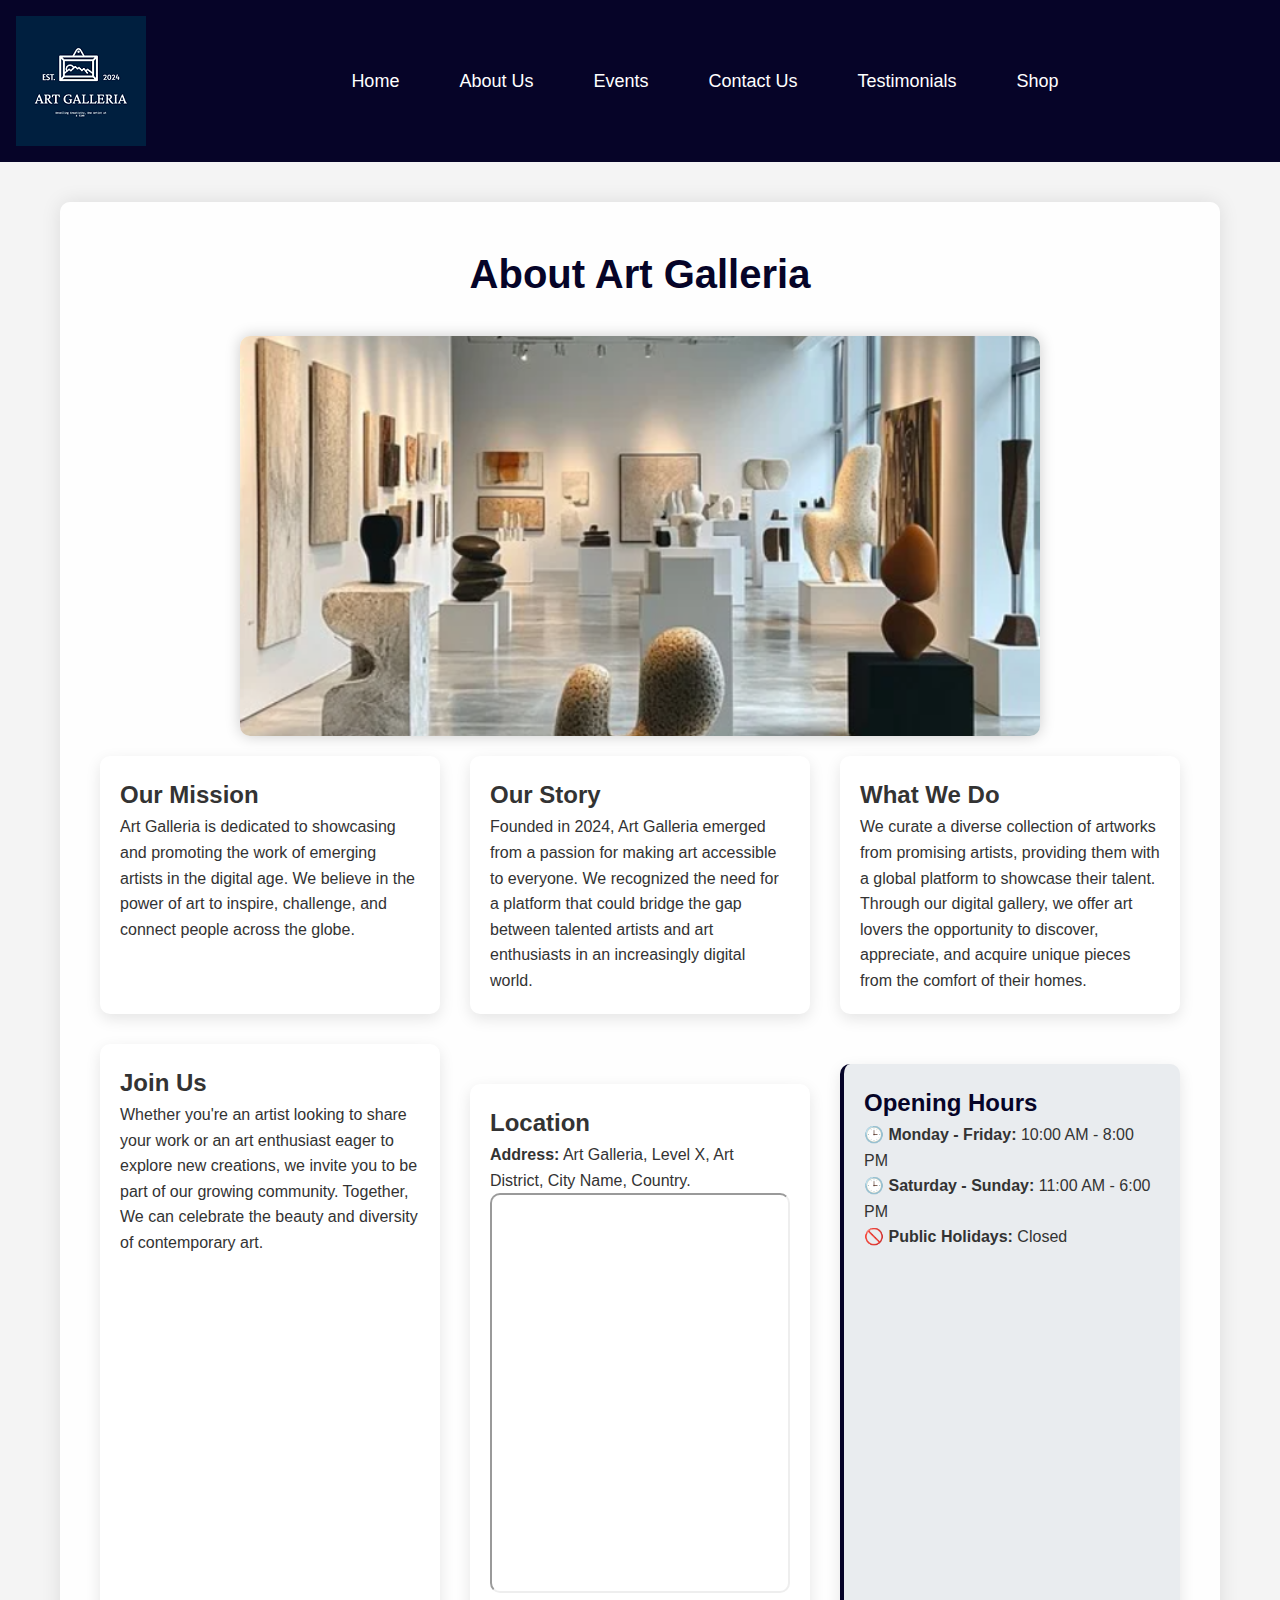
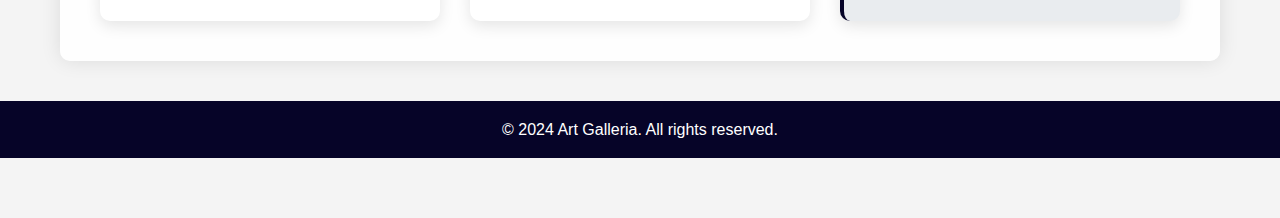
==== About Us.html @ f3de9b0e "About Us.html" ====
<!DOCTYPE html>
<html lang="en">
<head>
    <meta charset="UTF-8">
    <meta name="viewport" content="width=device-width, initial-scale=1.0">
    <title>About Us - Art Galleria</title>
    <link rel="stylesheet" href="styles.css">
    <style>
        body {
            font-family: 'Arial', sans-serif;
            line-height: 1.6;
            color: #333;
            background-color: #f4f4f4;
        }
        .content {
            max-width: 1200px;
            margin: 0 auto;
            padding: 40px 20px;
        }
        .about-content {
            background-color: rgba(255, 255, 255, 0.9);
            border-radius: 10px;
            box-shadow: 0 0 20px rgba(0,0,0,0.1);
            padding: 40px;
        }
        .about-content h1 {
            font-size: 2.5em;
            color: #060428;
            text-align: center;
            margin-bottom: 30px;
        }
        .about-image {
            width: 100%;
            max-width: 800px; 
            height: 400px; 
            object-fit: cover; 
            display: block; 
            margin: 20px auto; 
            border-radius: 10px;
            box-shadow: 0 0 15px rgba(0,0,0,0.2);
        }
        .about-sections {
            display: grid;
            grid-template-columns: repeat(auto-fill, minmax(300px, 1fr));
            gap: 30px;
        }
        .about-section {
            background: #ffffff;
            padding: 20px;
            border-radius: 10px;
            box-shadow: 0 5px 15px rgba(0,0,0,0.1);
        }
        #location {
            margin-top: 40px; 
        }
        #map {
            width: 100%;
            height: 400px; 
            border-radius: 10px; 
        }
        #opening-hours {
            background-color: #e9ecef; 
            border-left: 4px solid #060428; 
            margin-top: 20px; 
        }
        #opening-hours h2 {
            color: #060428; 
        }
        @media (max-width: 768px) {
            .about-sections {
                grid-template-columns: 1fr; 
            }
        }
    </style>
</head>
<body>    
<header>
    <div class="logo-container">
        <img src="Art.png" alt="Art Galleria Logo" class="logo">
    </div>
    <nav class="navbar">
        <ul class="nav-list">
            <li><a href="index.html">Home</a></li>
            <li><a href="About Us.html">About Us</a></li>
            <li><a href="Events.html">Events</a></li>
            <li><a href="Contact Us.html">Contact Us</a></li>
            <li><a href="Testimonials.html">Testimonials</a></li>
            <li><a href="Shop.html">Shop</a></li>
        </ul>
    </nav>
</header>
    <main class="content">
        <div class="about-content">
            <h1>About Art Galleria</h1>
            
            <img src="artroom.png" alt="Art Gallery" class="about-image">

            <div class="about-sections">
                <div class="about-section">
                    <h2>Our Mission</h2>
                    <p>Art Galleria is dedicated to showcasing and promoting the work of emerging artists in the digital age. We believe in the power of art to inspire, challenge, and connect people across the globe.</p>
                </div>

                <div class="about-section">
                    <h2>Our Story</h2>
                    <p>Founded in 2024, Art Galleria emerged from a passion for making art accessible to everyone. We recognized the need for a platform that could bridge the gap between talented artists and art enthusiasts in an increasingly digital world.</p>
                </div>

                <div class="about-section">
                    <h2>What We Do</h2>
                    <p>We curate a diverse collection of artworks from promising artists, providing them with a global platform to showcase their talent. Through our digital gallery, we offer art lovers the opportunity to discover, appreciate, and acquire unique pieces from the comfort of their homes.</p>
                </div>

                <div class="about-section">
                    <h2>Join Us</h2>
                    <p>Whether you're an artist looking to share your work or an art enthusiast eager to explore new creations, we invite you to be part of our growing community. Together, We can celebrate the beauty and diversity of contemporary art.</p>
                </div>

                
                <div id="location" class="about-section">
                    <h2>Location</h2>
                    <p><strong>Address:</strong> Art Galleria, Level X, Art District, City Name, Country.</p>

                    
                    <iframe 
                        id="map"
                        src="https://www.google.com/maps/embed?pb=!1m18!1m12!1m3!1d3153.1234567890123!2d-122.41941508468193!3d37.77492927975943!2m3!1f0!2f0!3f0!3m2!1i1024!2i768!4f13.1!3m3!1m2!1s0x8085809c9a5d6b7b%3A0x123456789abcdefg!2sArt%20Galleria!5e0!3m2!1sen!2sus!4v1631234567890"
                        allowfullscreen="" 
                        loading="lazy"></iframe>
                </div>

                
                <div id="opening-hours" class="about-section">
                    <h2>Opening Hours</h2>
                    <table></table>
                    <ul style="list-style-type: none;">
                        <li>🕒 <strong>Monday - Friday:</strong> 10:00 AM - 8:00 PM</li>
                        <li>🕒 <strong>Saturday - Sunday:</strong> 11:00 AM - 6:00 PM</li>
                        <li>🚫 <strong>Public Holidays:</strong> Closed</li>
                    </ul>
                </table>
                                </div>

            </div>
        </div>
    </main>

    <footer>
        <p>&copy; 2024 Art Galleria. All rights reserved.</p>
    </footer>

    <script>

        document.querySelector('.hamburger').addEventListener('click', function() {
            document.querySelector('.nav-list').classList.toggle('show');
        });
    
   
    </script>
    
</body>
</html>

    </footer>
</body>
</html>
---- styles.css ----
:root {
    --primary-color: #060428;
    --secondary-color: #0a599d;
    --accent-color: #4e44a7;
    --text-color: #333333;
    --background-color: #f4f4f4;
    --header-text-color: #ffffff;
}

* {
    margin: 0;
    padding: 0;
    box-sizing: border-box;
}

body {
    font-family: Arial, sans-serif;
    background-color: var(--background-color);
    color: var(--text-color);
    line-height: 1.6;
    min-height: 100vh;
    display: flex;
    flex-direction: column;
    margin: 0;
    padding-bottom: 60px;
}

header {
    background-color: var(--primary-color);
    color: var(--header-text-color);
    padding: 1rem;
    width: 100%;
    display: flex;
    justify-content: space-between;
    align-items: center;
}

.logo-container {
    display: flex;
    align-items: center;
}

.logo {
    max-width: 200px;
    height: auto;
}

.navbar {
    flex-grow: 1;
    display: flex;
    justify-content: center;
    align-items: center;
}

.nav-list {
    list-style: none;
    display: flex;
    gap: 30px;
}

.nav-list a {
    color: var(--header-text-color);
    text-decoration: none;
    padding: 10px 15px;
    border-radius: 5px;
    transition: background-color 0.3s;
    font-size: 18px;
}

.nav-list a:hover {
    background-color: var(--secondary-color);
}

main {
    flex-grow: 1;
}

.content {
    padding: 2rem;
    max-width: 1200px;
    margin: 0 auto;
}

.featured-art {
    display: flex;
    flex-wrap: wrap;
    justify-content: center;
    gap: 20px;
    margin-top: 30px;
}

.art-piece {
    text-align: center;
}

.featured-art img {
    width: 300px;
    height: 300px;
    object-fit: cover;
    border-radius: 10px;
    box-shadow: 0 4px 8px rgba(0,0,0,0.1);
    transition: transform 0.3s ease;
}

.cta-button {
    display: block;
    width: 200px;
    margin: 40px auto;
    padding: 15px 30px;
    background-color: var(--accent-color);
    color: white;
    text-align: center;
    text-decoration: none;
    font-weight: bold;
    border-radius: 5px;
    transition: background-color 0.3s ease;
}

.cta-button:hover {
    background-color: #3b357c;
}

footer {
    background-color: var(--primary-color);
    color: var(--header-text-color);
    text-align: center;
    padding: 1rem;
    width: 100%;
    position: relative;
    z-index: 1001;
}

@media (max-width: 768px) {
    .logo {
        max-width: 100px;
    }

    .navbar {
        position: relative;
    }

    .hamburger {
        display: block;
        position: absolute;
        top: 20px;
        right: 20px;
        font-size: 30px;
        cursor: pointer;
        z-index: 1000;
    }

    .nav-list {
        display: none;
        flex-direction: column;
        width: 100%;
        position: absolute;
        top: 100%;
        left: 0;
        background-color: var(--primary-color);
        padding: 20px 0;
    }

    .nav-list.show {
        display: flex;
    }

    .nav-list li {
        margin: 10px 0;
        text-align: center;
    }

    .content {
        padding: 20px 10px;
    }

    h1, .tagline {
        font-size: 1.8em;
    }

    h2 {
        font-size: 1.5em;
    }

    .featured-art {
        grid-template-columns: 1fr;
        gap: 20px;
    }

    .art-piece img {
        height: 250px;
    }

    .cta-button {
        width: 80%;
        max-width: 200px;
    }

    .contact-container {
        flex-direction: column;
        padding: 20px 10px;
    }

    .contact-info, .contact-form {
        width: 100%;
        padding: 15px;
        margin-bottom: 20px;
    }

    .contact-methods {
        margin-top: 15px;
    }

    .contact-method {
        align-items: flex-start;
        margin-bottom: 10px;
    }

    .contact-method i {
        font-size: 20px;
        margin-right: 10px;
    }

    .contact-form input, 
    .contact-form textarea, 
    .contact-form button {
        font-size: 14px;
        padding: 10px;
        margin-bottom: 15px;
    }

    .faq-section h3 {
        font-size: 16px;
    }

    .faq-question {
        font-size: 14px;
    }

    .faq-answer {
        font-size: 13px;
    }
}

@media (max-width: 480px) {
    h1, .tagline {
        font-size: 1.5em;
    }

    .art-piece img {
        height: 200px;
    }
}
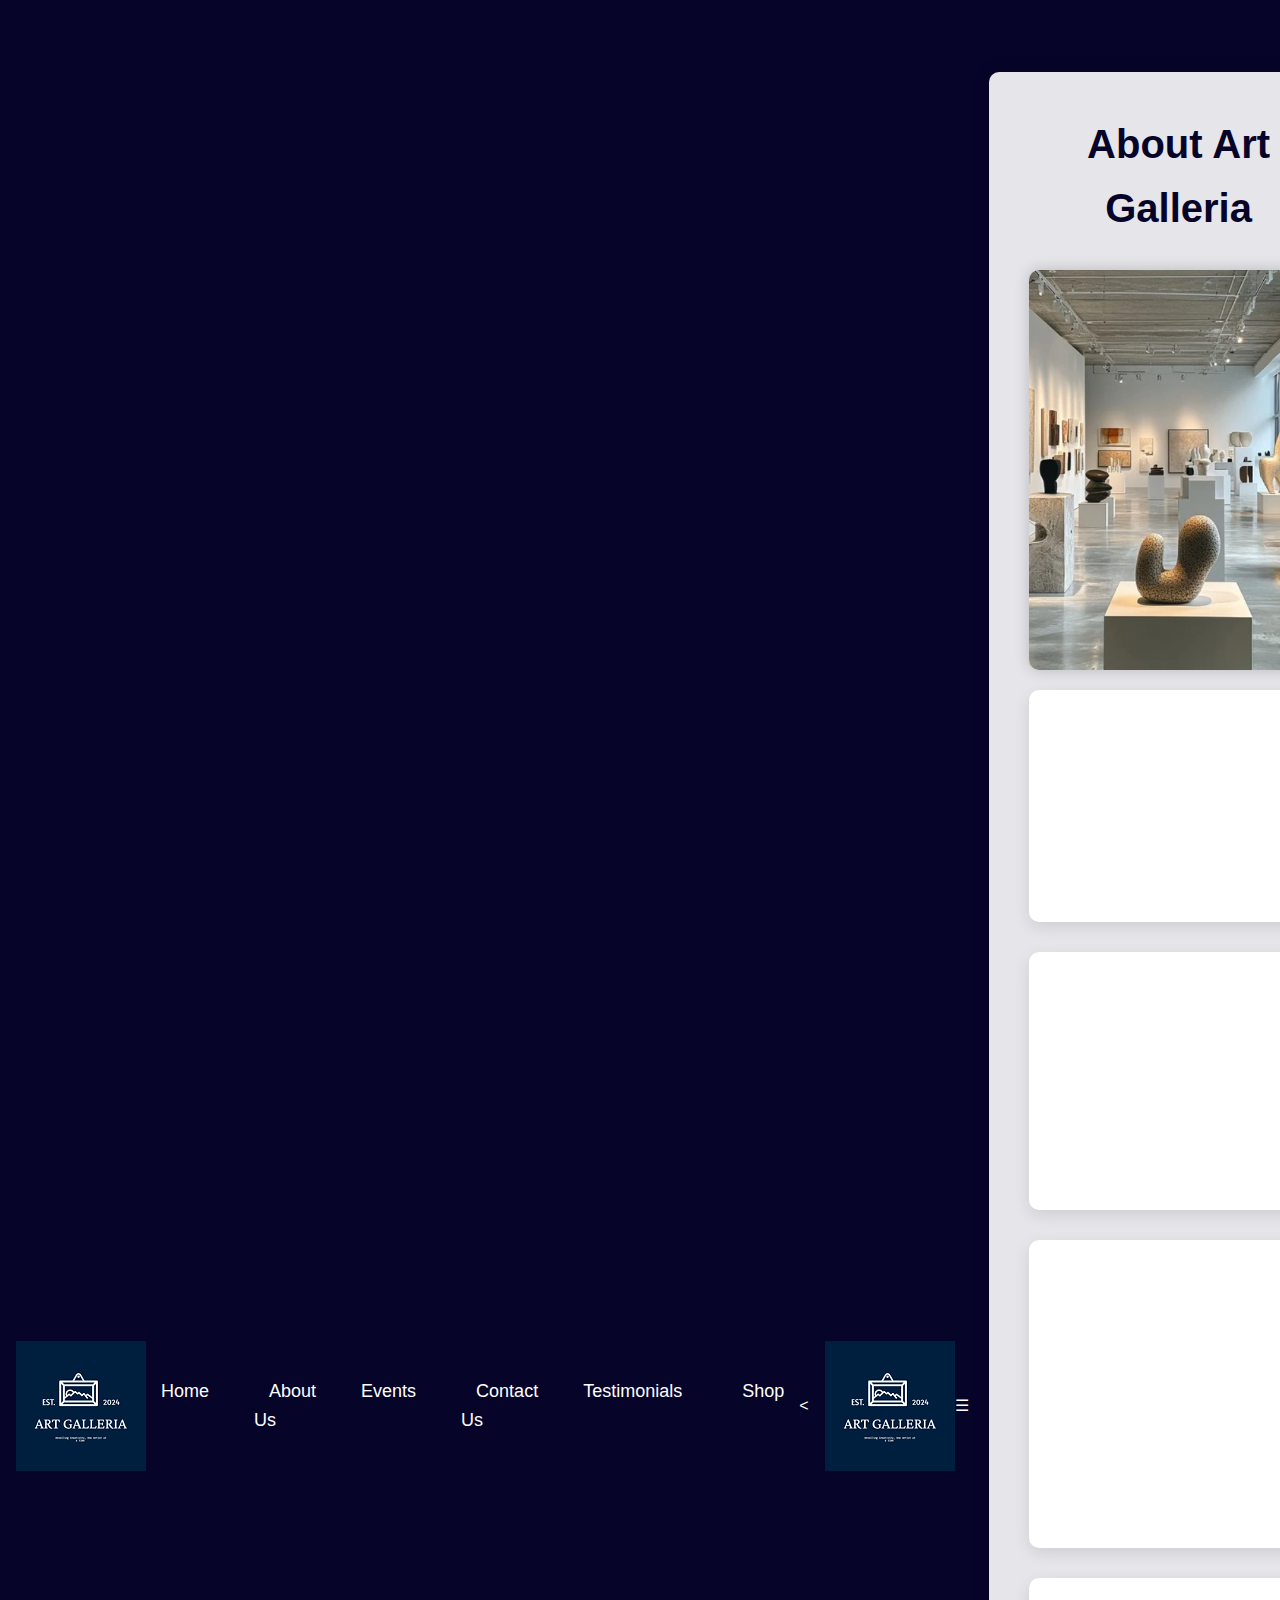
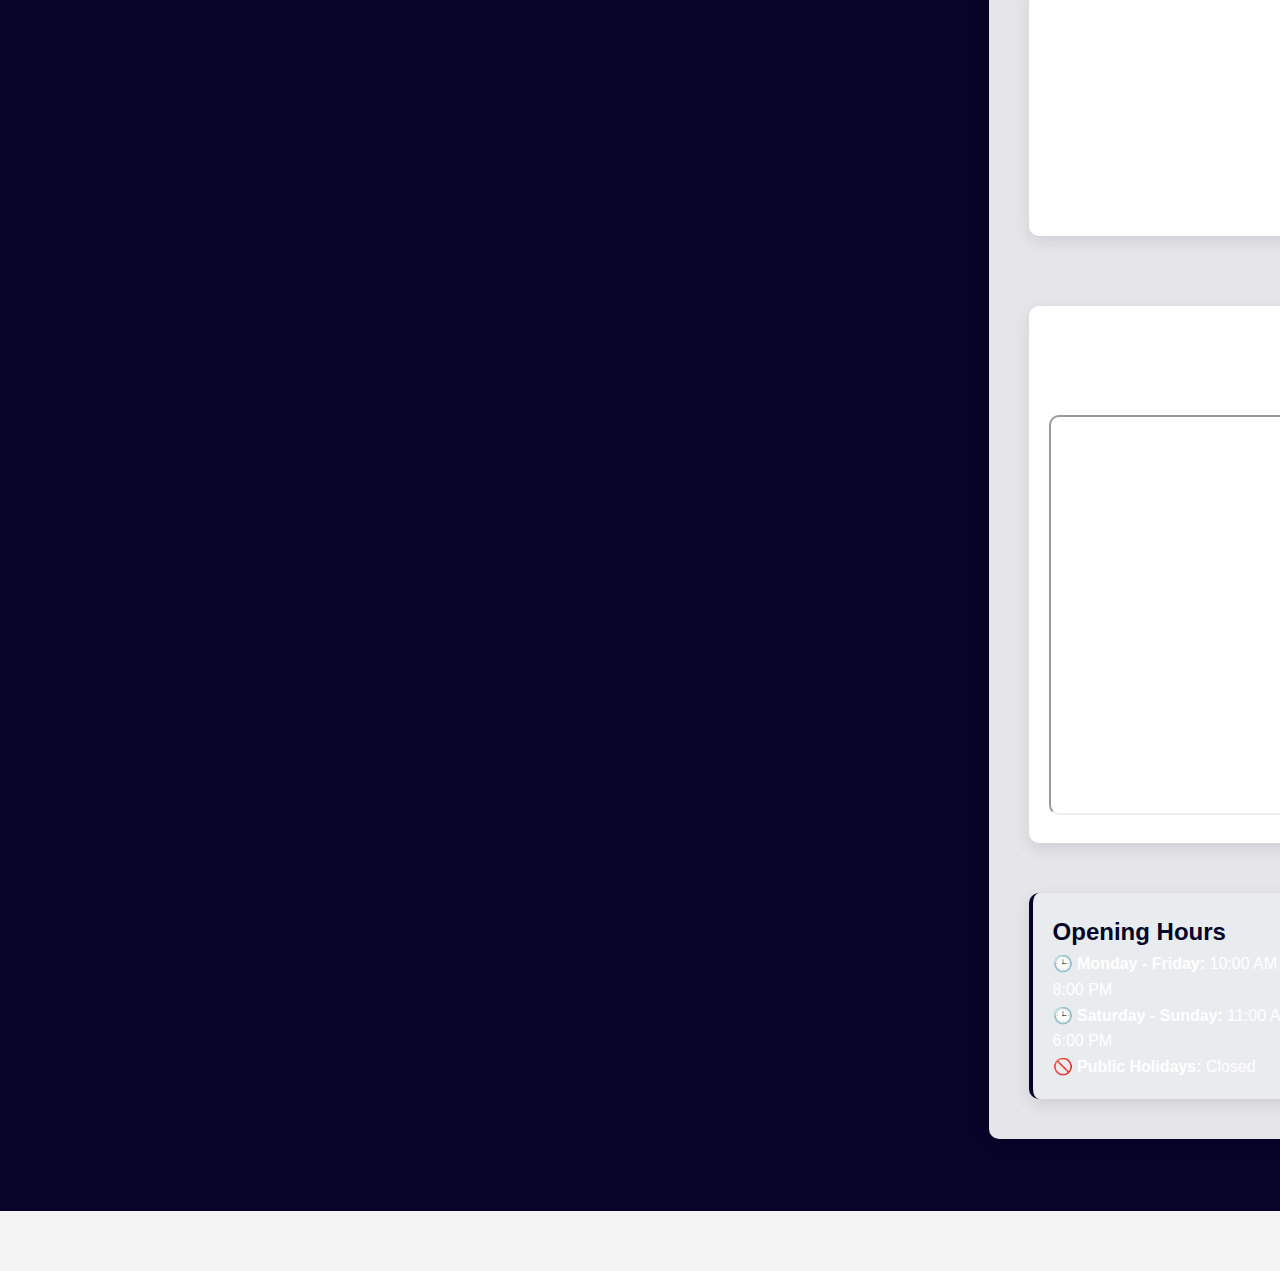
==== commit c98515f1: "About Us.html" ====
--- a/About Us.html
+++ b/About Us.html
@@ -88,7 +88,14 @@
             <li><a href="Shop.html">Shop</a></li>
         </ul>
     </nav>
-</header>
+<<header>
+    <div class="logo-container">
+        <img src="Art.png" alt="Art Galleria Logo" class="logo">
+    </div>
+    <nav class="navbar">
+        <div class="hamburger">&#9776;</div>
+        <ul class="nav-list">
+            <!-- Your navigation items -->
     <main class="content">
         <div class="about-content">
             <h1>About Art Galleria</h1>
--- a/styles.css
+++ b/styles.css
@@ -250,3 +250,19 @@
         height: 200px;
     }
 }
+@media (max-width: 768px) {
+    .navbar {
+        flex-direction: column;
+        align-items: flex-start;
+    }
+    .nav-list {
+        flex-direction: column;
+        width: 100%;
+    }
+    .nav-list li {
+        margin: 10px 0;
+    }
+    .featured-art {
+        grid-template-columns: 1fr;
+    }
+}
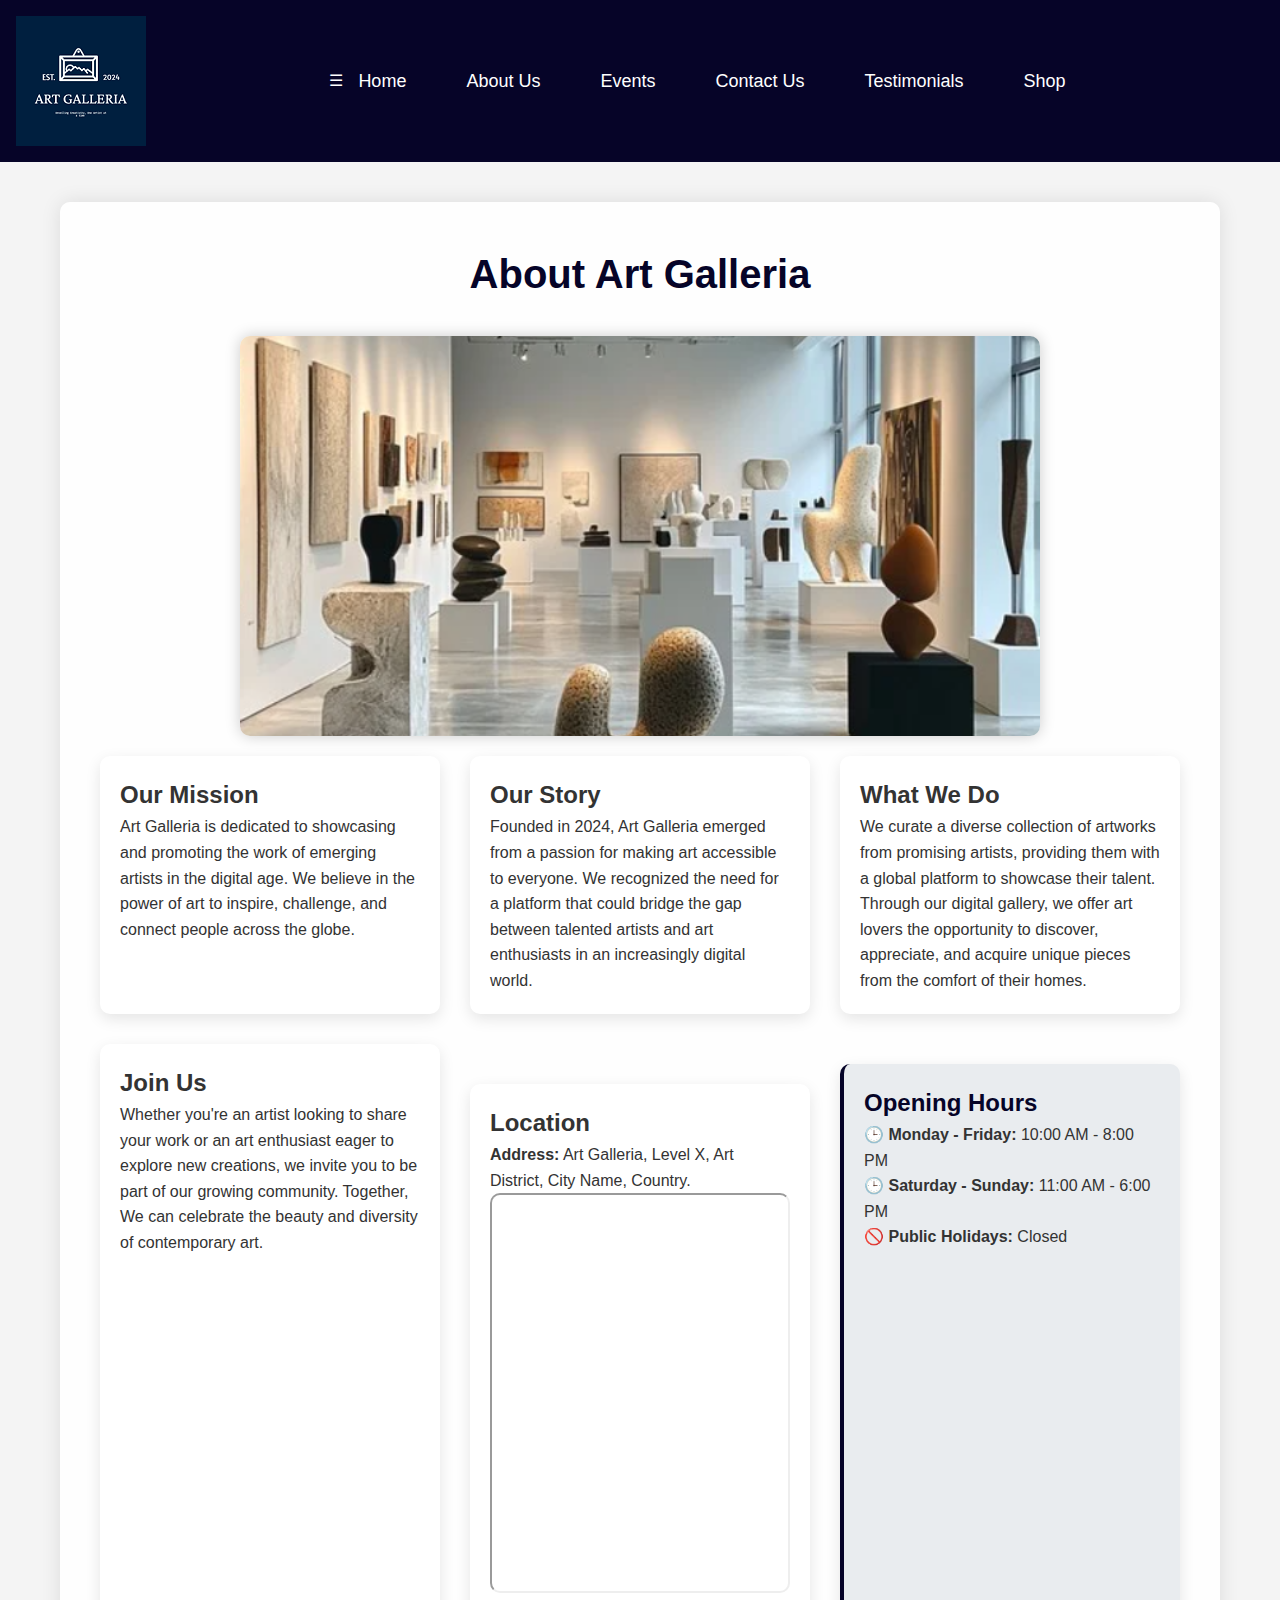
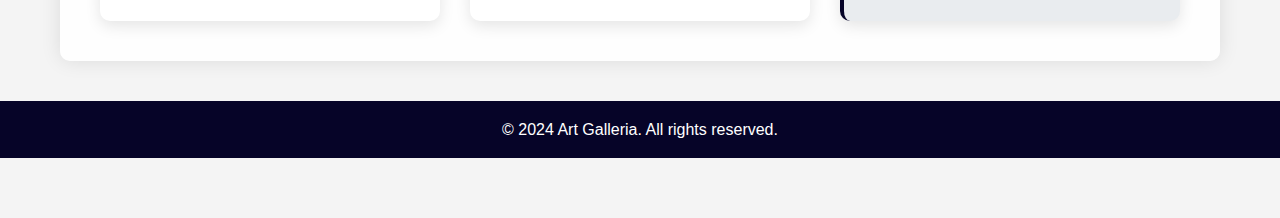
==== commit 914c1e2e: "Update About Us.html" ====
--- a/About Us.html
+++ b/About Us.html
@@ -79,7 +79,9 @@
         <img src="Art.png" alt="Art Galleria Logo" class="logo">
     </div>
     <nav class="navbar">
+        <div class="hamburger">&#9776;</div>
         <ul class="nav-list">
+
             <li><a href="index.html">Home</a></li>
             <li><a href="About Us.html">About Us</a></li>
             <li><a href="Events.html">Events</a></li>
@@ -88,14 +90,7 @@
             <li><a href="Shop.html">Shop</a></li>
         </ul>
     </nav>
-<<header>
-    <div class="logo-container">
-        <img src="Art.png" alt="Art Galleria Logo" class="logo">
-    </div>
-    <nav class="navbar">
-        <div class="hamburger">&#9776;</div>
-        <ul class="nav-list">
-            <!-- Your navigation items -->
+</header>
     <main class="content">
         <div class="about-content">
             <h1>About Art Galleria</h1>
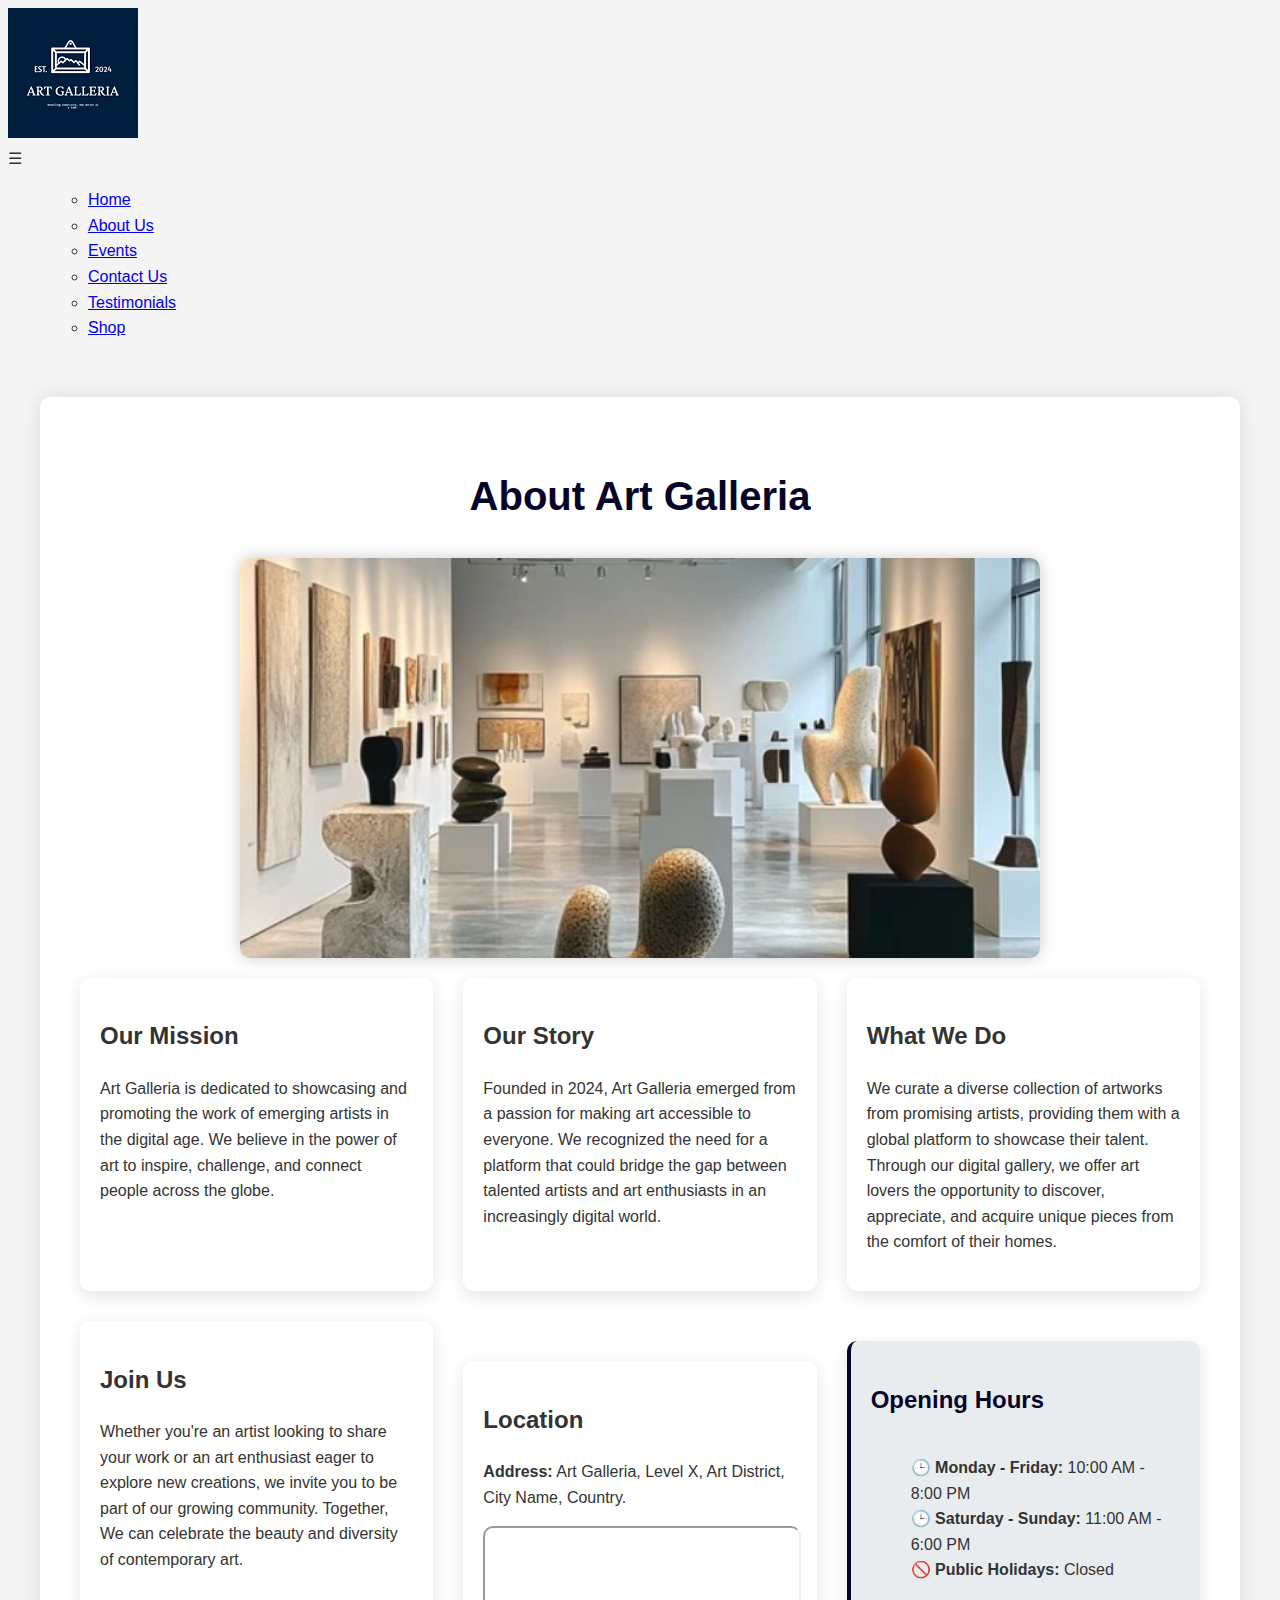
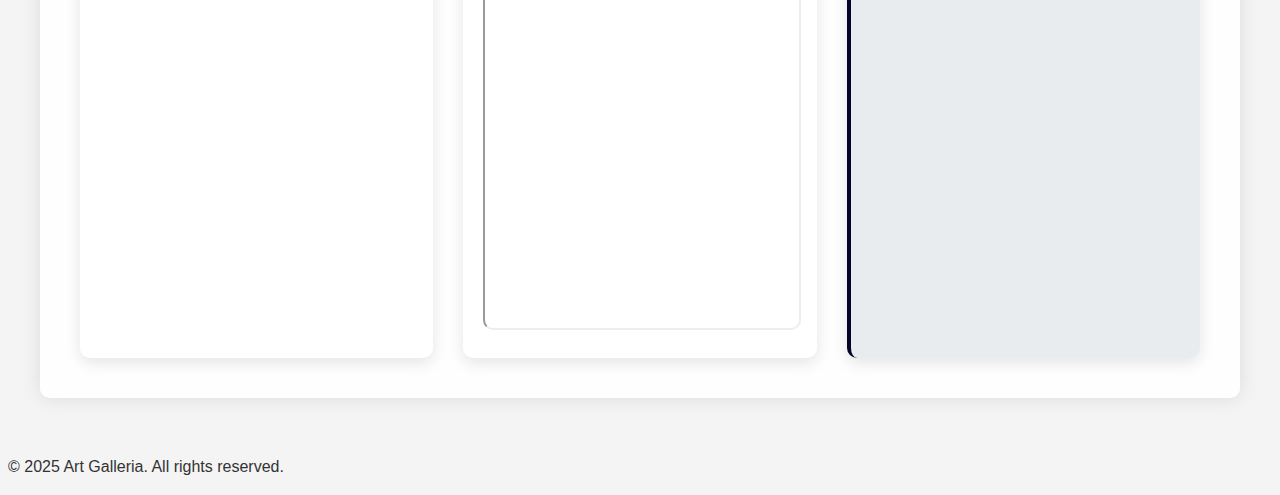
==== commit 1a123831: "Update About Us.html" ====
--- a/About Us.html
+++ b/About Us.html
@@ -6,6 +6,21 @@
     <title>About Us - Art Galleria</title>
     <link rel="stylesheet" href="styles.css">
     <style>
+        .content {
+    max-width: 1200px;
+    margin: 0 auto;
+    padding: 40px 20px;
+}
+@media (max-width: 768px) {
+    .content {
+        padding: 20px;
+    }
+
+    h1 {
+        font-size: 2em;
+    }
+}
+
         body {
             font-family: 'Arial', sans-serif;
             line-height: 1.6;
@@ -73,24 +88,27 @@
         }
     </style>
 </head>
-<body>    
-<header>
-    <div class="logo-container">
-        <img src="Art.png" alt="Art Galleria Logo" class="logo">
-    </div>
-    <nav class="navbar">
-        <div class="hamburger">&#9776;</div>
-        <ul class="nav-list">
+<body>
+    
+    <header>
+        <nav class="navbar">
+            <div class="logo-container">
+                <img src="Art.png" alt="Art Galleria Logo" class="logo">
+            </div>
+        <nav class="navbar">
+            <div class="hamburger">&#9776;</div>
+            <ul class="nav-list">
+            <ul class="nav-list">
+                <li><a href="index.html">Home</a></li>
+                <li><a href="About Us.html">About Us</a></li>
+                <li><a href="Events.html">Events</a></li>
+                <li><a href="Contact Us.html">Contact Us</a></li>
+                <li><a href="Testimonials.html">Testimonials</a></li>
+                <li><a href="Shop.html">Shop</a></li>
+            </ul>
+        </nav>
+    </header>
 
-            <li><a href="index.html">Home</a></li>
-            <li><a href="About Us.html">About Us</a></li>
-            <li><a href="Events.html">Events</a></li>
-            <li><a href="Contact Us.html">Contact Us</a></li>
-            <li><a href="Testimonials.html">Testimonials</a></li>
-            <li><a href="Shop.html">Shop</a></li>
-        </ul>
-    </nav>
-</header>
     <main class="content">
         <div class="about-content">
             <h1>About Art Galleria</h1>
@@ -148,7 +166,7 @@
     </main>
 
     <footer>
-        <p>&copy; 2024 Art Galleria. All rights reserved.</p>
+        <p>&copy; 2025 Art Galleria. All rights reserved.</p>
     </footer>
 
     <script>
@@ -162,7 +180,3 @@
     
 </body>
 </html>
-
-    </footer>
-</body>
-</html>
--- a/styles.css
+++ b/styles.css
@@ -1,268 +1,264 @@
-:root {
-    --primary-color: #060428;
-    --secondary-color: #0a599d;
-    --accent-color: #4e44a7;
-    --text-color: #333333;
-    --background-color: #f4f4f4;
-    --header-text-color: #ffffff;
-}
-
-* {
-    margin: 0;
-    padding: 0;
-    box-sizing: border-box;
-}
-
-body {
-    font-family: Arial, sans-serif;
-    background-color: var(--background-color);
-    color: var(--text-color);
-    line-height: 1.6;
-    min-height: 100vh;
-    display: flex;
-    flex-direction: column;
-    margin: 0;
-    padding-bottom: 60px;
-}
-
-header {
-    background-color: var(--primary-color);
-    color: var(--header-text-color);
-    padding: 1rem;
-    width: 100%;
-    display: flex;
-    justify-content: space-between;
-    align-items: center;
-}
-
-.logo-container {
-    display: flex;
-    align-items: center;
-}
-
-.logo {
-    max-width: 200px;
-    height: auto;
-}
-
-.navbar {
-    flex-grow: 1;
-    display: flex;
-    justify-content: center;
-    align-items: center;
-}
-
-.nav-list {
-    list-style: none;
-    display: flex;
-    gap: 30px;
-}
-
-.nav-list a {
-    color: var(--header-text-color);
-    text-decoration: none;
-    padding: 10px 15px;
-    border-radius: 5px;
-    transition: background-color 0.3s;
-    font-size: 18px;
-}
-
-.nav-list a:hover {
-    background-color: var(--secondary-color);
-}
-
-main {
-    flex-grow: 1;
-}
-
-.content {
-    padding: 2rem;
-    max-width: 1200px;
-    margin: 0 auto;
-}
-
-.featured-art {
-    display: flex;
-    flex-wrap: wrap;
-    justify-content: center;
-    gap: 20px;
-    margin-top: 30px;
-}
-
-.art-piece {
-    text-align: center;
-}
-
-.featured-art img {
-    width: 300px;
-    height: 300px;
-    object-fit: cover;
-    border-radius: 10px;
-    box-shadow: 0 4px 8px rgba(0,0,0,0.1);
-    transition: transform 0.3s ease;
-}
-
-.cta-button {
-    display: block;
-    width: 200px;
-    margin: 40px auto;
-    padding: 15px 30px;
-    background-color: var(--accent-color);
-    color: white;
-    text-align: center;
-    text-decoration: none;
-    font-weight: bold;
-    border-radius: 5px;
-    transition: background-color 0.3s ease;
-}
-
-.cta-button:hover {
-    background-color: #3b357c;
-}
-
-footer {
-    background-color: var(--primary-color);
-    color: var(--header-text-color);
-    text-align: center;
-    padding: 1rem;
-    width: 100%;
-    position: relative;
-    z-index: 1001;
-}
-
-@media (max-width: 768px) {
-    .logo {
-        max-width: 100px;
-    }
-
-    .navbar {
-        position: relative;
-    }
-
-    .hamburger {
-        display: block;
-        position: absolute;
-        top: 20px;
-        right: 20px;
-        font-size: 30px;
-        cursor: pointer;
-        z-index: 1000;
-    }
-
-    .nav-list {
-        display: none;
-        flex-direction: column;
-        width: 100%;
-        position: absolute;
-        top: 100%;
-        left: 0;
-        background-color: var(--primary-color);
-        padding: 20px 0;
-    }
-
-    .nav-list.show {
-        display: flex;
-    }
-
-    .nav-list li {
-        margin: 10px 0;
-        text-align: center;
-    }
-
-    .content {
-        padding: 20px 10px;
-    }
-
-    h1, .tagline {
-        font-size: 1.8em;
-    }
-
-    h2 {
-        font-size: 1.5em;
-    }
-
-    .featured-art {
-        grid-template-columns: 1fr;
-        gap: 20px;
-    }
-
-    .art-piece img {
-        height: 250px;
-    }
-
-    .cta-button {
-        width: 80%;
-        max-width: 200px;
-    }
-
-    .contact-container {
-        flex-direction: column;
-        padding: 20px 10px;
-    }
-
-    .contact-info, .contact-form {
-        width: 100%;
-        padding: 15px;
-        margin-bottom: 20px;
-    }
-
-    .contact-methods {
-        margin-top: 15px;
-    }
-
-    .contact-method {
-        align-items: flex-start;
-        margin-bottom: 10px;
-    }
-
-    .contact-method i {
-        font-size: 20px;
-        margin-right: 10px;
-    }
-
-    .contact-form input, 
-    .contact-form textarea, 
-    .contact-form button {
-        font-size: 14px;
-        padding: 10px;
-        margin-bottom: 15px;
-    }
-
-    .faq-section h3 {
-        font-size: 16px;
-    }
-
-    .faq-question {
-        font-size: 14px;
-    }
-
-    .faq-answer {
-        font-size: 13px;
-    }
-}
-
-@media (max-width: 480px) {
-    h1, .tagline {
-        font-size: 1.5em;
-    }
-
-    .art-piece img {
-        height: 200px;
-    }
-}
-@media (max-width: 768px) {
-    .navbar {
-        flex-direction: column;
-        align-items: flex-start;
-    }
-    .nav-list {
-        flex-direction: column;
-        width: 100%;
-    }
-    .nav-list li {
-        margin: 10px 0;
-    }
-    .featured-art {
-        grid-template-columns: 1fr;
-    }
-}
+<!DOCTYPE html>
+<html lang="en">
+<head>
+    <meta charset="UTF-8">
+    <meta name="viewport" content="width=device-width, initial-scale=1.0">
+    <title>Shop - Art Galleria</title>
+    <link rel="stylesheet" href="styles.css">
+    <style>
+        body {
+            font-family: 'Arial', sans-serif;
+            line-height: 1.6;
+            color: #333;
+            background-color: #f4f4f4;
+        }
+        .content {
+            max-width: 1800px;
+            margin: 0 auto;
+            padding: 40px 20px;
+        }
+        .shop-content {
+            background-color: rgba(255, 255, 255, 0.9);
+            border-radius: 10px;
+            box-shadow: 0 0 20px rgba(0,0,0,0.1);
+            padding: 40px;
+        }
+        .shop-content h1, .shop-content h2 {
+            color: #060428;
+            text-align: center;
+            margin-bottom: 30px;
+        }
+        .art-grid {
+            display: flex;
+            overflow-x: auto;
+            gap: 30px;
+            padding-bottom: 20px;
+        }
+        .art-item {
+            flex: 0 0 auto;
+            width: 350px;
+            background: #ffffff;
+            border-radius: 10px;
+            box-shadow: 0 5px 15px rgba(0,0,0,0.1);
+            overflow: hidden;
+            transition: transform 0.3s ease;
+        }
+        .art-item:hover {
+            transform: translateY(-5px);
+        }
+        .art-item img {
+            width: 100%;
+            height: 250px;
+            object-fit: cover;
+        }
+        .art-info {
+            padding: 15px;
+        }
+        .art-title {
+            font-weight: bold;
+            margin-bottom: 5px;
+        }
+        .art-price {
+            color: #060428;
+            font-weight: bold;
+        }
+        .buy-button, .bid-button {
+            display: block;
+            width: 100%;
+            padding: 10px;
+            background-color: #060428;
+            color: white;
+            text-align: center;
+            text-decoration: none;
+            border: none;
+            border-radius: 5px;
+            margin-top: 10px;
+            cursor: pointer;
+            transition: background-color 0.3s ease;
+        }
+        .buy-button:hover, .bid-button:hover {
+            background-color: #0a0750;
+        }
+        .auction-timer {
+            font-size: 0.9em;
+            color: #e74c3c;
+            margin-top: 5px;
+        }
+        .art-grid::-webkit-scrollbar {
+            height: 8px;
+        }
+        .art-grid::-webkit-scrollbar-track {
+            background: #f1f1f1;
+        }
+        .art-grid::-webkit-scrollbar-thumb {
+            background: #888;
+            border-radius: 4px;
+        }
+        .art-grid::-webkit-scrollbar-thumb:hover {
+            background: #555;
+        }
+    </style>
+</head>
+<body>
+  <header>
+    <div class="logo-container">
+        <img src="Art.png" alt="Art Galleria Logo" class="logo">
+    </div>
+    <nav class="navbar">
+        <div class="hamburger">&#9776;</div>
+        <ul class="nav-list">
+
+            <li><a href="index.html">Home</a></li>
+            <li><a href="About Us.html">About Us</a></li>
+            <li><a href="Events.html">Events</a></li>
+            <li><a href="Contact Us.html">Contact Us</a></li>
+            <li><a href="Testimonials.html">Testimonials</a></li>
+            <li><a href="shop.html">Shop</a></li>
+        </ul>
+    </nav>
+</header>
+
+    <main class="content">
+        <div class="shop-content">
+            <h1>Art Galleria Shop</h1>
+            
+            <h2>Featured Artworks</h2>
+            <div class="art-grid">
+                <div class="art-item">
+                    <img src="art1.jpg" alt="Abstract Painting">
+                    <div class="art-info">
+                        <p class="art-title">Abstract Harmony</p>
+                        <p class="art-price">$1,200</p>
+                        <button class="buy-button">Buy Now</button>
+                    </div>
+                </div>
+                <div class="art-item">
+                    <img src="art2.jpg" alt="Landscape Painting">
+                    <div class="art-info">
+                        <p class="art-title">Serene Landscape</p>
+                        <p class="art-price">$950</p>
+                        <button class="buy-button">Buy Now</button>
+                    </div>
+                </div>
+                <div class="art-item">
+                    <img src="art3.jpg" alt="Portrait">
+                    <div class="art-info">
+                        <p class="art-title">Artist's Enigmatic Gaze</p>
+                        <p class="art-price">$1,500</p>
+                        <button class="buy-button">Buy Now</button>
+                    </div>
+                </div>
+                <div class="art-item">
+                    <img src="art4.jpg" alt="Modern Sculpture">
+                    <div class="art-info">
+                        <p class="art-title">Modern Sculpture</p>
+                        <p class="art-price">$2,200</p>
+                        <button class="buy-button">Buy Now</button>
+                    </div>
+                </div>
+                <div class="art-item">
+                    <img src="art5.jpg" alt="Colorful Abstract Art">
+                    <div class="art-info">
+                        <p class="art-title">Colorful Abstract Art</p>
+                        <p class="art-price">$800</p>
+                        <button class="buy-button">Buy Now</button>
+                    </div>
+                </div>
+                <div class="art-item">
+                    <img src="art6.jpg" alt="Impressionist Landscape">
+                    <div class="art-info">
+                        <p class="art-title">Sunset Meadows</p>
+                        <p class="art-price">$1,800</p>
+                        <button class="buy-button">Buy Now</button>
+                    </div>
+                </div>
+                <div class="art-item">
+                    <img src="art7.jpg" alt="Contemporary Sculpture">
+                    <div class="art-info">
+                        <p class="art-title">Urban Rhythm</p>
+                        <p class="art-price">$3,500</p>
+                        <button class="buy-button">Buy Now</button>
+                    </div>
+                </div>
+            </div>
+
+            <h2>Current Auctions</h2>
+            <div class="art-grid">
+                <div class="art-item">
+                    <img src="auction1.jpg" alt="Auction Item 1">
+                    <div class="art-info">
+                        <p class="art-title">Mystical Forest</p>
+                        <p class="art-price">Current Bid: $2,300</p>
+                        <p class="auction-timer">Ends in: 2d 5h 30m</p>
+                        <button class="bid-button">Place Bid</button>
+                    </div>
+                </div>
+                <div class="art-item">
+                    <img src="auction2.jpg" alt="Auction Item 2">
+                    <div class="art-info">
+                        <p class="art-title">Urban Rhythms</p>
+                        <p class="art-price">Current Bid: $1,800</p>
+                        <p class="auction-timer">Ends in: 1d 12h 45m</p>
+                        <button class="bid-button">Place Bid</button>
+                    </div>
+                </div>
+                <div class="art-item">
+                    <img src="auction3.jpg" alt="Auction Item 3">
+                    <div class="art-info">
+                        <p class="art-title">Coastal Dreams</p>
+                        <p class="art-price">Current Bid: $3,100</p>
+                        <p class="auction-timer">Ends in: 4d 8h 15m</p>
+                        <button class="bid-button">Place Bid</button>
+                    </div>
+                </div>
+                <div class="art-item">
+                    <img src="auction4.jpg" alt="Auction Item 4">
+                    <div class="art-info">
+                        <p class="art-title">Abstract Fusion</p>
+                        <p class="art-price">Current Bid: $2,700</p>
+                        <p class="auction-timer">Ends in: 4d 2h 50m</p>
+                        <button class="bid-button">Place Bid</button>
+                    </div>
+                </div>
+                <div class="art-item">
+                    <img src="auction5.jpg" alt="Auction Item 5">
+                    <div class="art-info">
+                        <p class="art-title">Neon Dreams</p>
+                        <p class="art-price">Current Bid: $1,900</p>
+                        <p class="auction-timer">Ends in: 3d 6h 20m</p>
+                        <button class="bid-button">Place Bid</button>
+                    </div>
+                </div>
+                <div class="art-item">
+                    <img src="auction6.jpg" alt="Auction Item 6">
+                    <div class="art-info">
+                        <p class="art-title">Ethereal Whispers</p>
+                        <p class="art-price">Current Bid: $2,500</p>
+                        <p class="auction-timer">Ends in: 2d 18h 45m</p>
+                        <button class="bid-button">Place Bid</button>
+                    </div>
+                </div>
+                <div class="art-item">
+                    <img src="auction7.jpg" alt="Auction Item 7">
+                    <div class="art-info">
+                        <p class="art-title">Quantum Reflections</p>
+                        <p class="art-price">Current Bid: $3,800</p>
+                        <p class="auction-timer">Ends in: 5d 10h 30m</p>
+                        <button class="bid-button">Place Bid</button>
+                    </div>
+                </div>
+            </div>
+        </div>
+    </main>
+
+    <footer>
+        <p>&copy; 2024 Art Galleria. All rights reserved.</p>
+    </footer>
+
+    <script>
+    document.querySelector('.hamburger').addEventListener('click', function() {
+        document.querySelector('.nav-list').classList.toggle('show');
+    });
+</script>
+</body>
+</html>
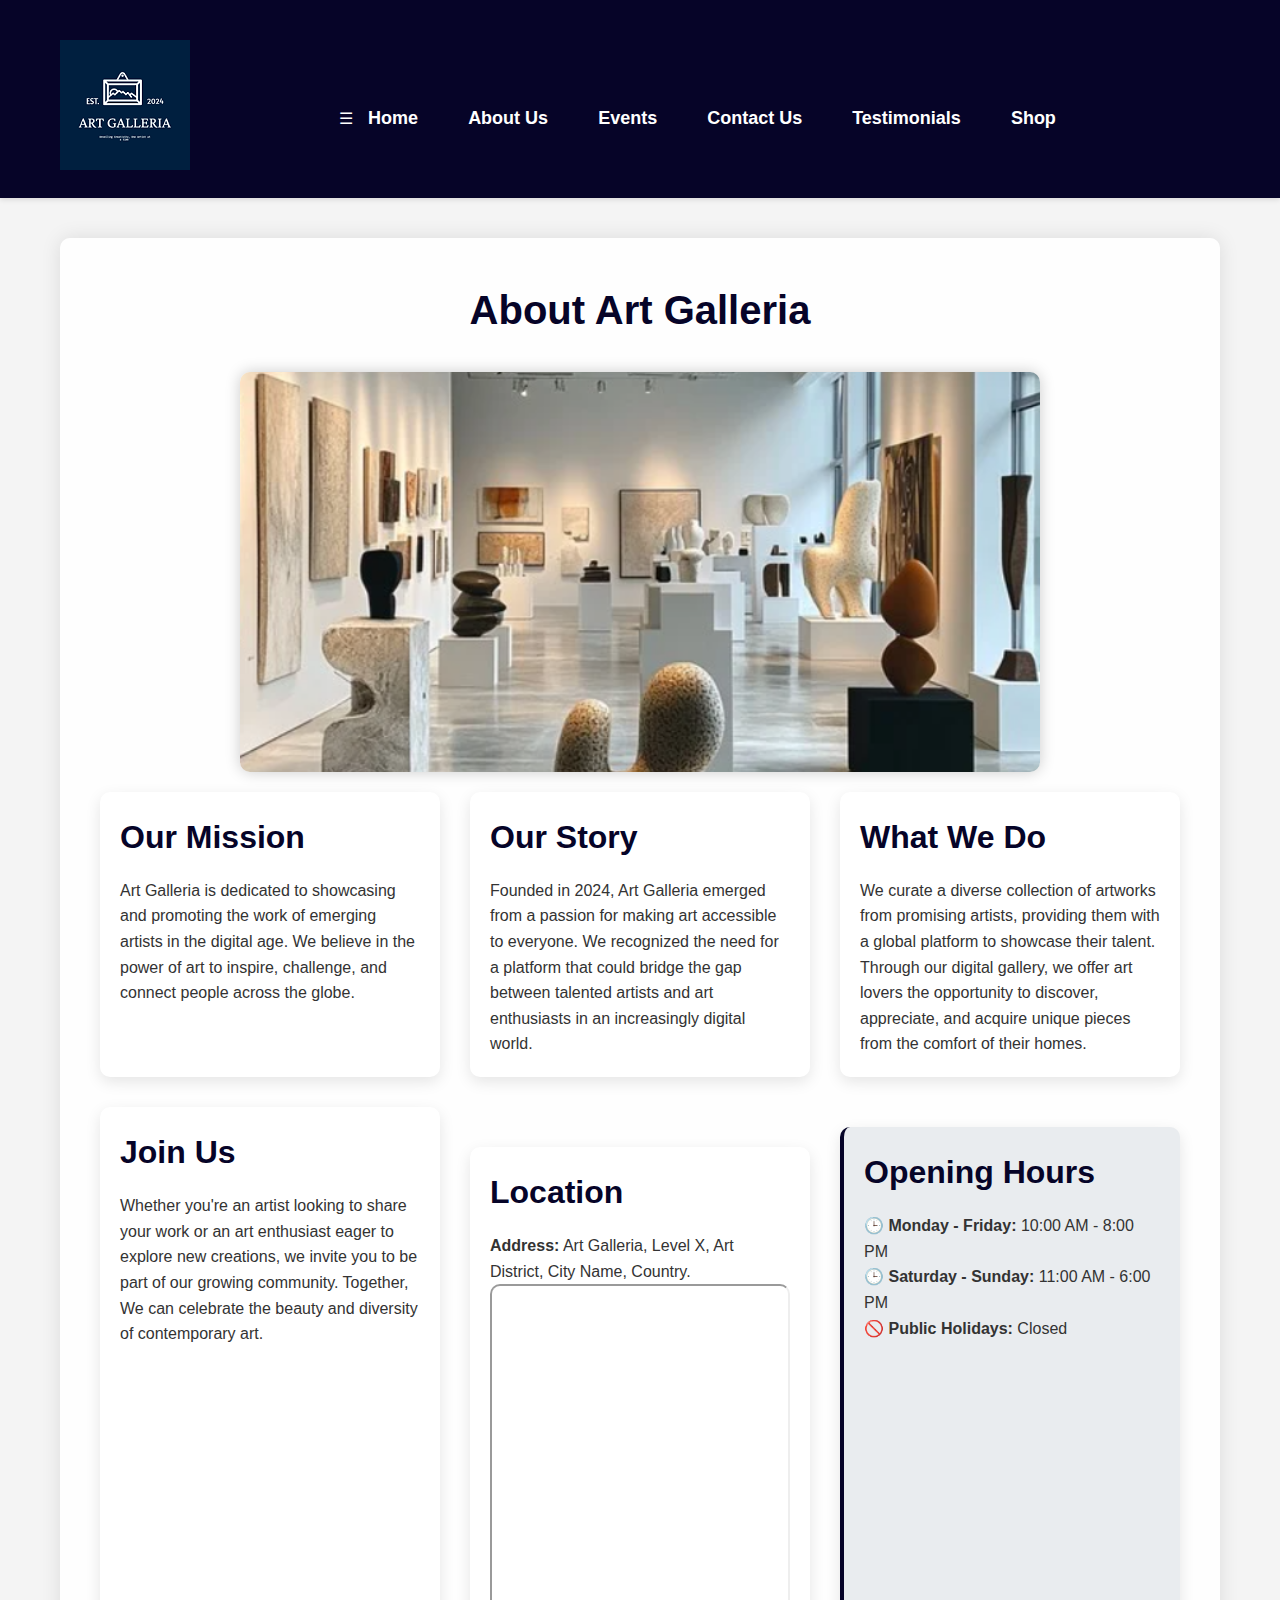
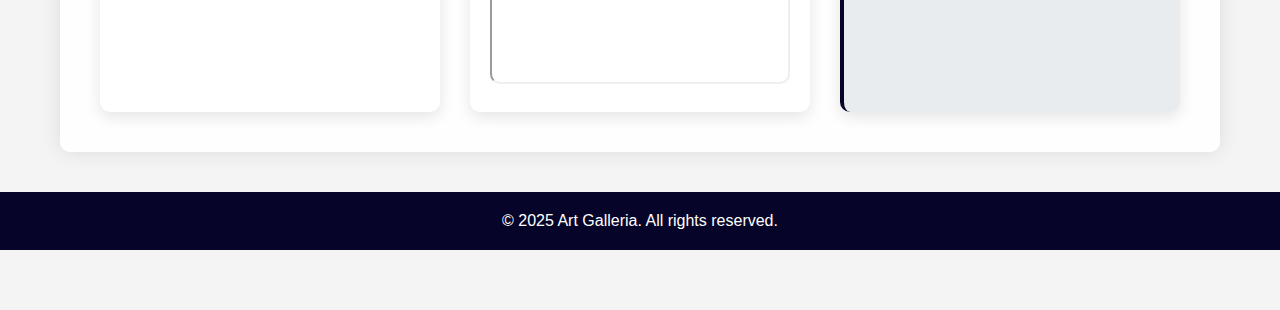
==== commit d012e8fd: "Update About Us.html" ====
--- a/About Us.html
+++ b/About Us.html
@@ -6,6 +6,46 @@
     <title>About Us - Art Galleria</title>
     <link rel="stylesheet" href="styles.css">
     <style>
+
+
+  header {
+                    background-color: #060428;
+                    color: white;
+                    padding: 20px 0;
+                    box-shadow: 0 2px 5px rgba(0,0,0,0.1);
+                }
+                .logo-container {
+                    text-align: center;
+                }
+                .logo {
+                    max-width: 150px;
+                    height: auto;
+                }
+                .navbar {
+                    display: flex;
+                    justify-content: center;
+                    margin-top: 20px;
+                }
+                .nav-list {
+                    list-style: none;
+                    padding: 0;
+                    display: flex;
+                    gap: 20px;
+                }
+                .nav-list a {
+                    color: white;
+                    text-decoration: none;
+                    font-weight: bold;
+                    transition: color 0.3s ease;
+                }
+                .nav-list a:hover {
+                    color: #609ed4;
+                }
+                .content {
+                    max-width: 1200px;
+                    margin: 0 auto;
+                    padding: 40px 20px;
+                }
         .content {
     max-width: 1200px;
     margin: 0 auto;
--- a/styles.css
+++ b/styles.css
@@ -1,264 +1,385 @@
-<!DOCTYPE html>
-<html lang="en">
-<head>
-    <meta charset="UTF-8">
-    <meta name="viewport" content="width=device-width, initial-scale=1.0">
-    <title>Shop - Art Galleria</title>
-    <link rel="stylesheet" href="styles.css">
-    <style>
-        body {
-            font-family: 'Arial', sans-serif;
-            line-height: 1.6;
-            color: #333;
-            background-color: #f4f4f4;
-        }
-        .content {
-            max-width: 1800px;
-            margin: 0 auto;
-            padding: 40px 20px;
-        }
-        .shop-content {
-            background-color: rgba(255, 255, 255, 0.9);
-            border-radius: 10px;
-            box-shadow: 0 0 20px rgba(0,0,0,0.1);
-            padding: 40px;
-        }
-        .shop-content h1, .shop-content h2 {
-            color: #060428;
-            text-align: center;
-            margin-bottom: 30px;
-        }
-        .art-grid {
-            display: flex;
-            overflow-x: auto;
-            gap: 30px;
-            padding-bottom: 20px;
-        }
-        .art-item {
-            flex: 0 0 auto;
-            width: 350px;
-            background: #ffffff;
-            border-radius: 10px;
-            box-shadow: 0 5px 15px rgba(0,0,0,0.1);
-            overflow: hidden;
-            transition: transform 0.3s ease;
-        }
-        .art-item:hover {
-            transform: translateY(-5px);
-        }
-        .art-item img {
-            width: 100%;
-            height: 250px;
-            object-fit: cover;
-        }
-        .art-info {
-            padding: 15px;
-        }
-        .art-title {
-            font-weight: bold;
-            margin-bottom: 5px;
-        }
-        .art-price {
-            color: #060428;
-            font-weight: bold;
-        }
-        .buy-button, .bid-button {
-            display: block;
-            width: 100%;
-            padding: 10px;
-            background-color: #060428;
-            color: white;
-            text-align: center;
-            text-decoration: none;
-            border: none;
-            border-radius: 5px;
-            margin-top: 10px;
-            cursor: pointer;
-            transition: background-color 0.3s ease;
-        }
-        .buy-button:hover, .bid-button:hover {
-            background-color: #0a0750;
-        }
-        .auction-timer {
-            font-size: 0.9em;
-            color: #e74c3c;
-            margin-top: 5px;
-        }
-        .art-grid::-webkit-scrollbar {
-            height: 8px;
-        }
-        .art-grid::-webkit-scrollbar-track {
-            background: #f1f1f1;
-        }
-        .art-grid::-webkit-scrollbar-thumb {
-            background: #888;
-            border-radius: 4px;
-        }
-        .art-grid::-webkit-scrollbar-thumb:hover {
-            background: #555;
-        }
-    </style>
-</head>
-<body>
-  <header>
-    <div class="logo-container">
-        <img src="Art.png" alt="Art Galleria Logo" class="logo">
-    </div>
-    <nav class="navbar">
-        <div class="hamburger">&#9776;</div>
-        <ul class="nav-list">
-
-            <li><a href="index.html">Home</a></li>
-            <li><a href="About Us.html">About Us</a></li>
-            <li><a href="Events.html">Events</a></li>
-            <li><a href="Contact Us.html">Contact Us</a></li>
-            <li><a href="Testimonials.html">Testimonials</a></li>
-            <li><a href="shop.html">Shop</a></li>
-        </ul>
-    </nav>
-</header>
-
-    <main class="content">
-        <div class="shop-content">
-            <h1>Art Galleria Shop</h1>
-            
-            <h2>Featured Artworks</h2>
-            <div class="art-grid">
-                <div class="art-item">
-                    <img src="art1.jpg" alt="Abstract Painting">
-                    <div class="art-info">
-                        <p class="art-title">Abstract Harmony</p>
-                        <p class="art-price">$1,200</p>
-                        <button class="buy-button">Buy Now</button>
-                    </div>
-                </div>
-                <div class="art-item">
-                    <img src="art2.jpg" alt="Landscape Painting">
-                    <div class="art-info">
-                        <p class="art-title">Serene Landscape</p>
-                        <p class="art-price">$950</p>
-                        <button class="buy-button">Buy Now</button>
-                    </div>
-                </div>
-                <div class="art-item">
-                    <img src="art3.jpg" alt="Portrait">
-                    <div class="art-info">
-                        <p class="art-title">Artist's Enigmatic Gaze</p>
-                        <p class="art-price">$1,500</p>
-                        <button class="buy-button">Buy Now</button>
-                    </div>
-                </div>
-                <div class="art-item">
-                    <img src="art4.jpg" alt="Modern Sculpture">
-                    <div class="art-info">
-                        <p class="art-title">Modern Sculpture</p>
-                        <p class="art-price">$2,200</p>
-                        <button class="buy-button">Buy Now</button>
-                    </div>
-                </div>
-                <div class="art-item">
-                    <img src="art5.jpg" alt="Colorful Abstract Art">
-                    <div class="art-info">
-                        <p class="art-title">Colorful Abstract Art</p>
-                        <p class="art-price">$800</p>
-                        <button class="buy-button">Buy Now</button>
-                    </div>
-                </div>
-                <div class="art-item">
-                    <img src="art6.jpg" alt="Impressionist Landscape">
-                    <div class="art-info">
-                        <p class="art-title">Sunset Meadows</p>
-                        <p class="art-price">$1,800</p>
-                        <button class="buy-button">Buy Now</button>
-                    </div>
-                </div>
-                <div class="art-item">
-                    <img src="art7.jpg" alt="Contemporary Sculpture">
-                    <div class="art-info">
-                        <p class="art-title">Urban Rhythm</p>
-                        <p class="art-price">$3,500</p>
-                        <button class="buy-button">Buy Now</button>
-                    </div>
-                </div>
-            </div>
-
-            <h2>Current Auctions</h2>
-            <div class="art-grid">
-                <div class="art-item">
-                    <img src="auction1.jpg" alt="Auction Item 1">
-                    <div class="art-info">
-                        <p class="art-title">Mystical Forest</p>
-                        <p class="art-price">Current Bid: $2,300</p>
-                        <p class="auction-timer">Ends in: 2d 5h 30m</p>
-                        <button class="bid-button">Place Bid</button>
-                    </div>
-                </div>
-                <div class="art-item">
-                    <img src="auction2.jpg" alt="Auction Item 2">
-                    <div class="art-info">
-                        <p class="art-title">Urban Rhythms</p>
-                        <p class="art-price">Current Bid: $1,800</p>
-                        <p class="auction-timer">Ends in: 1d 12h 45m</p>
-                        <button class="bid-button">Place Bid</button>
-                    </div>
-                </div>
-                <div class="art-item">
-                    <img src="auction3.jpg" alt="Auction Item 3">
-                    <div class="art-info">
-                        <p class="art-title">Coastal Dreams</p>
-                        <p class="art-price">Current Bid: $3,100</p>
-                        <p class="auction-timer">Ends in: 4d 8h 15m</p>
-                        <button class="bid-button">Place Bid</button>
-                    </div>
-                </div>
-                <div class="art-item">
-                    <img src="auction4.jpg" alt="Auction Item 4">
-                    <div class="art-info">
-                        <p class="art-title">Abstract Fusion</p>
-                        <p class="art-price">Current Bid: $2,700</p>
-                        <p class="auction-timer">Ends in: 4d 2h 50m</p>
-                        <button class="bid-button">Place Bid</button>
-                    </div>
-                </div>
-                <div class="art-item">
-                    <img src="auction5.jpg" alt="Auction Item 5">
-                    <div class="art-info">
-                        <p class="art-title">Neon Dreams</p>
-                        <p class="art-price">Current Bid: $1,900</p>
-                        <p class="auction-timer">Ends in: 3d 6h 20m</p>
-                        <button class="bid-button">Place Bid</button>
-                    </div>
-                </div>
-                <div class="art-item">
-                    <img src="auction6.jpg" alt="Auction Item 6">
-                    <div class="art-info">
-                        <p class="art-title">Ethereal Whispers</p>
-                        <p class="art-price">Current Bid: $2,500</p>
-                        <p class="auction-timer">Ends in: 2d 18h 45m</p>
-                        <button class="bid-button">Place Bid</button>
-                    </div>
-                </div>
-                <div class="art-item">
-                    <img src="auction7.jpg" alt="Auction Item 7">
-                    <div class="art-info">
-                        <p class="art-title">Quantum Reflections</p>
-                        <p class="art-price">Current Bid: $3,800</p>
-                        <p class="auction-timer">Ends in: 5d 10h 30m</p>
-                        <button class="bid-button">Place Bid</button>
-                    </div>
-                </div>
-            </div>
-        </div>
-    </main>
-
-    <footer>
-        <p>&copy; 2024 Art Galleria. All rights reserved.</p>
-    </footer>
-
-    <script>
-    document.querySelector('.hamburger').addEventListener('click', function() {
-        document.querySelector('.nav-list').classList.toggle('show');
-    });
-</script>
-</body>
-</html>
+:root {
+    --primary-color: #060428;
+    --secondary-color: #0a599d;
+    --accent-color: #4e44a7;
+    --text-color: #333333;
+    --background-color: #f4f4f4;
+    --header-text-color: #ffffff;
+    --border-radius: 5px;
+    --box-shadow: 0 4px 8px rgba(0,0,0,0.1);
+}
+
+* {
+    margin: 0;
+    padding: 0;
+    box-sizing: border-box;
+}
+
+html {
+    scroll-behavior: smooth;
+}
+
+body {
+    font-family: Arial, sans-serif;
+    background-color: var(--background-color);
+    color: var(--text-color);
+    line-height: 1.6;
+    min-height: 100vh;
+    display: flex;
+    flex-direction: column;
+    margin: 0;
+    padding-bottom: 60px;
+}
+
+header {
+    background-color: var(--primary-color);
+    color: var(--header-text-color);
+    padding: 1rem;
+    width: 100%;
+    box-shadow: 0 2px 5px rgba(0,0,0,0.1);
+}
+
+.navbar {
+    display: flex;
+    justify-content: space-between;
+    align-items: center;
+    max-width: 1200px;
+    margin: 0 auto;
+    padding: 0 20px;
+}
+
+.logo-container {
+    flex: 0 0 auto;
+}
+
+.logo {
+    max-width: 150px;
+    height: auto;
+}
+
+.nav-list {
+    list-style: none;
+    display: flex;
+    gap: 30px;
+}
+
+.nav-list a {
+    color: var(--header-text-color);
+    text-decoration: none;
+    padding: 10px 15px;
+    border-radius: var(--border-radius);
+    transition: background-color 0.3s, color 0.3s;
+    font-size: 18px;
+}
+
+.nav-list a:hover, .nav-list a:focus {
+    background-color: var(--secondary-color);
+    outline: none;
+}
+
+main {
+    flex-grow: 1;
+}
+
+.content {
+    padding: 2rem;
+    max-width: 1200px;
+    margin: 0 auto;
+}
+
+h1, .tagline {
+    font-size: 2.5em;
+    color: var(--primary-color);
+    text-align: center;
+    margin-bottom: 20px;
+}
+
+h2 {
+    font-size: 2em;
+    color: var(--primary-color);
+    margin-bottom: 15px;
+}
+
+.featured-art {
+    display: flex;
+    flex-wrap: wrap;
+    justify-content: center;
+    gap: 20px;
+    margin-top: 30px;
+}
+
+.art-piece {
+    text-align: center;
+}
+
+.featured-art img {
+    width: 300px;
+    height: 300px;
+    object-fit: cover;
+    border-radius: var(--border-radius);
+    box-shadow: var(--box-shadow);
+    transition: transform 0.3s ease;
+}
+
+.cta-button {
+    display: block;
+    width: 200px;
+    margin: 40px auto;
+    padding: 15px 30px;
+    background-color: var(--accent-color);
+    color: white;
+    text-align: center;
+    text-decoration: none;
+    font-weight: bold;
+    border-radius: var(--border-radius);
+    transition: background-color 0.3s ease;
+}
+
+.cta-button:hover {
+    background-color: var(--secondary-color);
+}
+
+footer {
+    background-color: var(--primary-color);
+    color: var(--header-text-color);
+    text-align: center;
+    padding: 1rem;
+    width: 100%;
+    position: relative;
+    z-index: 1001;
+}
+
+.artist-spotlight, .newsletter-signup, .floor-plan {
+    margin: 40px 0;
+    padding: 20px;
+    background-color: #fff;
+    border-radius: var(--border-radius);
+    box-shadow: var(--box-shadow);
+}
+
+.artist-profile {
+    display: flex;
+    align-items: center;
+    gap: 20px;
+}
+
+.artist-image {
+    width: 200px;
+    height: 200px;
+    object-fit: cover;
+    border-radius: 50%;
+}
+
+.artist-info {
+    flex: 1;
+}
+
+.artist-link {
+    display: inline-block;
+    margin-top: 10px;
+    color: var(--primary-color);
+    text-decoration: none;
+    font-weight: bold;
+}
+
+.newsletter-form {
+    display: flex;
+    gap: 10px;
+    margin-top: 20px;
+}
+
+.newsletter-form input {
+    flex: 1;
+    padding: 10px;
+    border: 1px solid #ddd;
+    border-radius: var(--border-radius);
+}
+
+.newsletter-form button {
+    padding: 10px 20px;
+    background-color: var(--primary-color);
+    color: white;
+    border: none;
+    border-radius: var(--border-radius);
+    cursor: pointer;
+}
+
+.testimonial:hover {
+    transform: scale(1.05);
+    transition: transform 0.3s ease;
+}
+
+.submit-testimonial {
+    margin-top: 40px;
+    padding: 20px;
+    background-color: #f0f0f0;
+    border-radius: var(--border-radius);
+}
+
+.submit-testimonial form {
+    display: flex;
+    flex-direction: column;
+    gap: 10px;
+}
+
+.submit-testimonial input,
+.submit-testimonial textarea {
+    padding: 10px;
+    border: 1px solid #ddd;
+    border-radius: var(--border-radius);
+}
+
+.submit-testimonial button {
+    padding: 10px 20px;
+    background-color: var(--accent-color);
+    color: white;
+    border: none;
+    border-radius: var(--border-radius);
+    cursor: pointer;
+}
+
+input, textarea, button {
+    font-family: inherit;
+    font-size: 16px;
+}
+
+@media (max-width: 1024px) {
+    .content {
+        padding: 1.5rem;
+    }
+    
+    .featured-art {
+        gap: 15px;
+    }
+}
+
+@media (max-width: 768px) {
+    .logo {
+        max-width: 100px;
+    }
+
+    .navbar {
+        flex-direction: column;
+        align-items: flex-start;
+    }
+
+    .nav-list {
+        margin-top: 20px;
+        flex-direction: column;
+        width: 100%;
+    }
+
+    .nav-list li {
+        margin-left: 0;
+        margin-bottom: 10px;
+    }
+
+    .hamburger {
+        display: block;
+        position: absolute;
+        top: 20px;
+        right: 20px;
+        font-size: 30px;
+        cursor: pointer;
+        z-index: 1000;
+    }
+
+    .nav-list {
+        display: none;
+    }
+
+    .nav-list.show {
+        display: flex;
+    }
+
+    .content {
+        padding: 20px 10px;
+    }
+
+    h1, .tagline {
+        font-size: 1.8em;
+    }
+
+    h2 {
+        font-size: 1.5em;
+    }
+
+    .featured-art {
+        grid-template-columns: 1fr;
+        gap: 20px;
+    }
+
+    .art-piece img {
+        height: 250px;
+    }
+
+    .cta-button {
+        width: 80%;
+        max-width: 200px;
+    }
+
+    .contact-container {
+        flex-direction: column;
+        padding: 20px 10px;
+    }
+
+    .contact-info, .contact-form {
+        width: 100%;
+        padding: 15px;
+        margin-bottom: 20px;
+    }
+
+    .contact-methods {
+        margin-top: 15px;
+    }
+
+    .contact-method {
+        align-items: flex-start;
+        margin-bottom: 10px;
+    }
+
+    .contact-method i {
+        font-size: 20px;
+        margin-right: 10px;
+    }
+
+    .contact-form input, 
+    .contact-form textarea, 
+    .contact-form button {
+        font-size: 14px;
+        padding: 10px;
+        margin-bottom: 15px;
+    }
+
+    .faq-section h3 {
+        font-size: 16px;
+    }
+
+    .faq-question {
+        font-size: 14px;
+    }
+
+    .faq-answer {
+        font-size: 13px;
+    }
+}
+
+@media (max-width: 480px) {
+    h1, .tagline {
+        font-size: 1.5em;
+    }
+
+    .art-piece img {
+        height: 200px;
+    }
+}
+
+@media print {
+    header, footer, .cta-button {
+        display: none;
+    }
+    body {
+        padding: 0;
+        color: black;
+    }
+}
